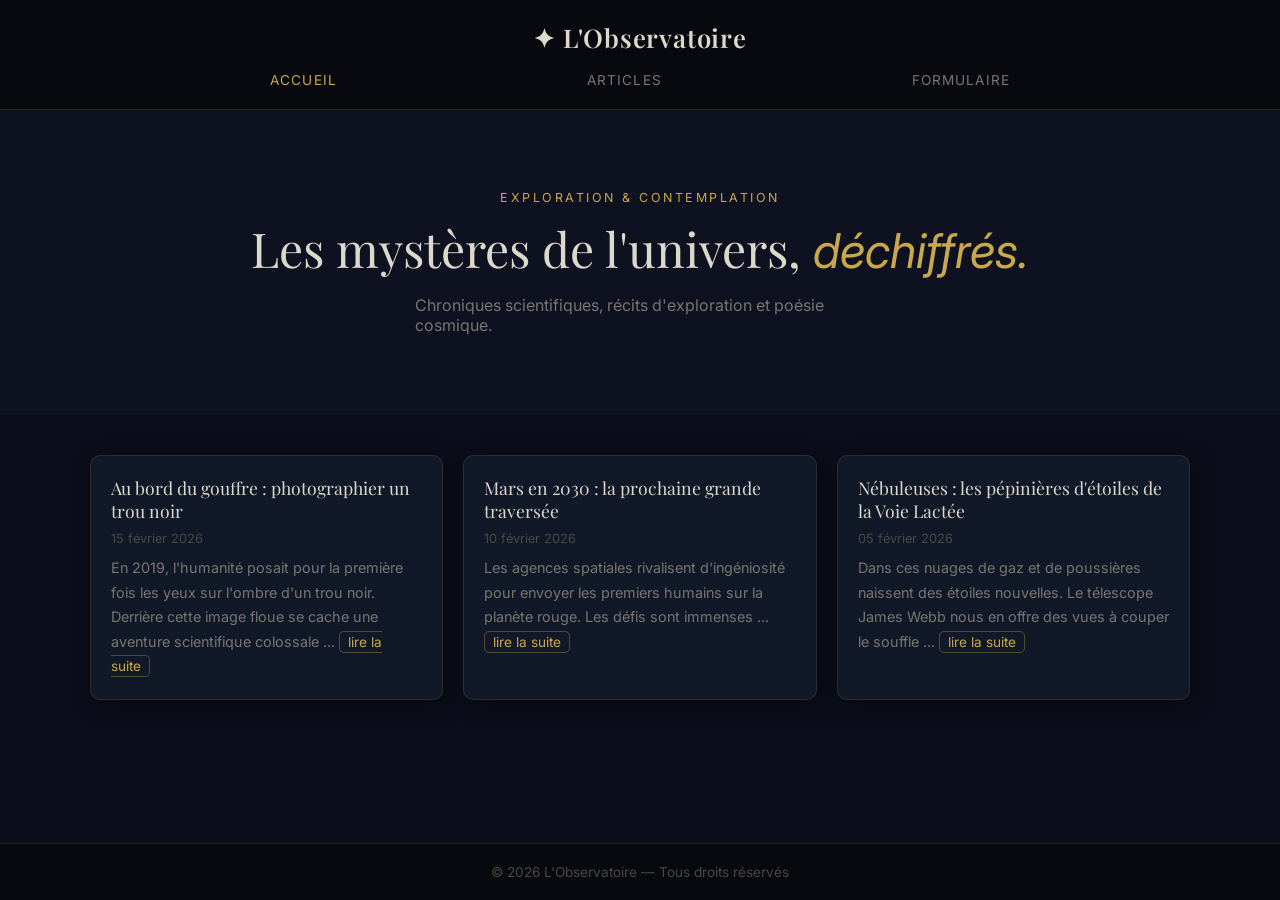
==== observatoire/html/index.html @ 0bfc7046 "create a new version of the projetc" ====
<!DOCTYPE html>
<html lang="fr">
<head>
    <meta charset="UTF-8">
    <meta name="viewport" content="width=device-width, initial-scale=1.0">
    <link rel="stylesheet" href="../css/style.css">
    <title>L'Observatoire</title>
</head>
<body>
    <header>
        <h1 id="title">✦ L'Observatoire</h1>
        <nav>
            <ul id="navbar">
                <li><a href="#" class="page_link active_page">Accueil</a></li>
                <li><a href="article.html" class="page_link">Articles</a></li>
                <li><a href="formulaire.html" class="page_link">Formulaire</a></li>
            </ul>
        </nav>
    </header>

    <section id="hero">
        <p id="hero_label">Exploration &amp; Contemplation</p>
        <h2 id="hero_title">Les mystères de l'univers, <em>déchiffrés.</em></h2>
        <p id="hero_sub">Chroniques scientifiques, récits d'exploration et poésie cosmique.</p>
    </section>

    <main>
        <section id="articles">
            <article class="extrait_article">
                <h3>Au bord du gouffre : photographier un trou noir</h3>
                <time datetime="2026-02-15">15 février 2026</time>
                <p>En 2019, l'humanité posait pour la première fois les yeux sur l'ombre d'un trou noir. Derrière cette image floue se cache une aventure scientifique colossale ... <a href="article.html" class="lire_la_suite">lire la suite</a></p>
            </article>

            <article class="extrait_article">
                <h3>Mars en 2030 : la prochaine grande traversée</h3>
                <time datetime="2026-02-10">10 février 2026</time>
                <p>Les agences spatiales rivalisent d'ingéniosité pour envoyer les premiers humains sur la planète rouge. Les défis sont immenses ... <a href="#" class="lire_la_suite">lire la suite</a></p>
            </article>

            <article class="extrait_article">
                <h3>Nébuleuses : les pépinières d'étoiles de la Voie Lactée</h3>
                <time datetime="2026-02-05">05 février 2026</time>
                <p>Dans ces nuages de gaz et de poussières naissent des étoiles nouvelles. Le télescope James Webb nous en offre des vues à couper le souffle ... <a href="#" class="lire_la_suite">lire la suite</a></p>
            </article>
        </section>
    </main>

    <footer>
        <p>&copy; 2026 L'Observatoire — Tous droits réservés</p>
    </footer>
</body>
</html>
---- observatoire/css/style.css ----
/* ================================================
   L'Observatoire — style.css
   Thème : nuit étoilée / astronomie
   ================================================ */

@import url('https://fonts.googleapis.com/css2?family=Playfair+Display:ital,wght@0,400;0,600;1,400&family=Inter:wght@300;400;500&display=swap');

/* -- Reset de base -- */
* {
    margin: 0;
    padding: 0;
    box-sizing: border-box;
    font-family: 'Inter', sans-serif;
}

body {
    height: 100%;
    display: flex;
    flex-direction: column;
    min-height: 100vh;
    margin: 0;
    background-color: #0b0e1a;
    color: #ddd8cc;
}

/* ================================================
   HEADER
   ================================================ */

header {
    background-color: #07090f;
    border-bottom: 1px solid rgba(201, 168, 76, 0.2);
    padding: 20px;
    position: sticky;
    top: 0;
    z-index: 10;
}

#title {
    margin-bottom: 15px;
    text-align: center;
    color: #ddd8cc;
    font-family: 'Playfair Display', serif;
    font-size: 1.6rem;
    font-weight: 600;
    letter-spacing: 0.03em;
}

#navbar {
    display: flex;
    flex-direction: row;
    justify-content: space-evenly;
    list-style-type: none;
}

.page_link {
    text-decoration: none;
    color: #7a7570;
    text-transform: uppercase;
    font-size: 0.85rem;
    letter-spacing: 0.08em;
    transition: color 0.3s ease;
}

.page_link:hover, .active_page {
    color: #c9a84c;
}

/* ================================================
   HERO (page d'accueil)
   ================================================ */

#hero {
    background-color: #0d1120;
    background-image: url('https://images.unsplash.com/photo-1506443432602-ac2fcd6f54e0?w=1400&q=50');
    background-size: cover;
    background-position: center;
    padding: 80px 40px;
    display: flex;
    flex-direction: column;
    align-items: center;
}

#hero_label {
    font-size: 0.78rem;
    text-transform: uppercase;
    letter-spacing: 0.2em;
    color: #c9a84c;
    margin-bottom: 15px;
}

#hero_title {
    font-family: 'Playfair Display', serif;
    font-size: 3rem;
    font-weight: 400;
    line-height: 1.2;
    color: #ddd8cc;
    margin-bottom: 15px;
}

#hero_title em {
    color: #c9a84c;
    font-style: italic;
}

#hero_sub {
    color: #7a7570;
    font-size: 1rem;
    max-width: 450px;
}

/* ================================================
   GRILLE D'ARTICLES (page d'accueil)
   ================================================ */

main {
    flex: 1;
    padding: 40px 20px;
}

#articles {
    display: grid;
    grid-template-columns: repeat(1, 1fr);
    gap: 20px;
    max-width: 1100px;
    margin: 0 auto;
}

@media (min-width: 600px) {
    #articles {
        grid-template-columns: repeat(2, 1fr);
    }
}

@media (min-width: 1024px) {
    #articles {
        grid-template-columns: repeat(3, 1fr);
    }
}

.extrait_article {
    padding: 20px;
    border: 1px solid rgba(201, 168, 76, 0.15);
    border-radius: 10px;
    background-color: #111827;
    box-shadow: 5px 5px 20px rgba(0, 0, 0, 0.4);
    transition: box-shadow 0.3s ease, transform 0.3s ease;
}

.extrait_article:hover {
    box-shadow: 10px 10px 30px rgba(0, 0, 0, 0.6);
    transform: translateY(-4px);
}

.extrait_article h3 {
    font-family: 'Playfair Display', serif;
    font-size: 1.1rem;
    font-weight: 400;
    color: #ddd8cc;
    margin-bottom: 8px;
    line-height: 1.35;
}

.extrait_article time {
    display: block;
    font-size: 0.8rem;
    color: #4a4840;
    margin-bottom: 10px;
}

.extrait_article p {
    font-size: 0.9rem;
    color: #7a7570;
    line-height: 1.7;
}

.lire_la_suite {
    text-decoration: none;
    color: #c9a84c;
    border: 1px solid rgba(201, 168, 76, 0.35);
    border-radius: 5px;
    padding: 2px 8px;
    font-size: 0.85rem;
    transition: color 0.2s, background-color 0.2s;
}

.lire_la_suite:hover {
    color: #0b0e1a;
    background-color: #c9a84c;
}

/* ================================================
   PAGE ARTICLE
   ================================================ */

.main {
    width: 100%;
    display: flex;
    justify-content: center;
}

#main_article {
    max-width: 800px;
    line-height: 30px;
    padding: 40px 20px;
}

#main_article h1 {
    font-family: 'Playfair Display', serif;
    font-size: 2.2rem;
    font-weight: 400;
    color: #ddd8cc;
    margin-bottom: 8px;
    line-height: 1.2;
}

#main_article time {
    display: block;
    font-size: 0.85rem;
    color: #4a4840;
    margin-bottom: 20px;
}

#article_img {
    max-width: 100%;
    height: auto;
    border-radius: 8px;
    margin-bottom: 25px;
    margin-top: 10px;
}

#main_article p {
    color: #9a9488;
    font-size: 1rem;
    line-height: 1.85;
    margin-bottom: 15px;
}

#main_article em {
    color: #e2c97e;
    font-style: italic;
}

#main_article h2 {
    font-family: 'Playfair Display', serif;
    font-size: 1.5rem;
    font-weight: 400;
    color: #e2c97e;
    margin: 25px 0 12px;
}

#main_article ul {
    list-style: none;
    background-color: #111827;
    border: 1px solid rgba(201, 168, 76, 0.15);
    border-radius: 8px;
    padding: 20px 25px;
    margin-bottom: 25px;
}

#main_article ul li {
    font-size: 0.95rem;
    color: #9a9488;
    padding-left: 20px;
    margin-bottom: 8px;
    position: relative;
}

#main_article ul li::before {
    content: '✦';
    position: absolute;
    left: 0;
    color: #c9a84c;
    font-size: 0.5rem;
    top: 6px;
}

#main_article a {
    display: inline-block;
    color: #7a7570;
    font-size: 0.85rem;
    text-transform: uppercase;
    letter-spacing: 0.06em;
    text-decoration: none;
    margin-top: 10px;
    transition: color 0.2s;
}

#main_article a:hover {
    color: #c9a84c;
}

/* ================================================
   PAGE FORMULAIRE
   ================================================ */

form {
    max-width: 650px;
    width: 100%;
    padding: 40px 20px;
}

#form_title {
    font-family: 'Playfair Display', serif;
    font-size: 2rem;
    font-weight: 400;
    color: #ddd8cc;
    margin-bottom: 8px;
}

#form_intro {
    color: #7a7570;
    margin-bottom: 30px;
    font-size: 0.95rem;
}

form label {
    display: block;
    font-size: 0.8rem;
    text-transform: uppercase;
    letter-spacing: 0.08em;
    color: #7a7570;
    margin-top: 5px;
}

.input_form {
    padding: 12px 15px;
    margin-bottom: 20px;
    margin-top: 8px;
    border: 1px solid rgba(201, 168, 76, 0.15);
    border-radius: 8px;
    background-color: #111827;
    color: #ddd8cc;
    font-family: 'Inter', sans-serif;
    font-size: 0.95rem;
    width: 100%;
    transition: border-color 0.2s, box-shadow 0.2s;
    outline: none;
}

.input_form::placeholder {
    color: #3a3830;
}

.input_form:focus {
    border-color: #c9a84c;
    box-shadow: 0px 0px 8px rgba(201, 168, 76, 0.25);
}

#form_note {
    font-size: 0.78rem;
    color: #4a4840;
    margin-bottom: 20px;
}

/* ================================================
   FOOTER
   ================================================ */

footer {
    background-color: #07090f;
    border-top: 1px solid rgba(201, 168, 76, 0.15);
    padding: 20px;
    text-align: center;
    color: #4a4840;
    font-size: 0.85rem;
}
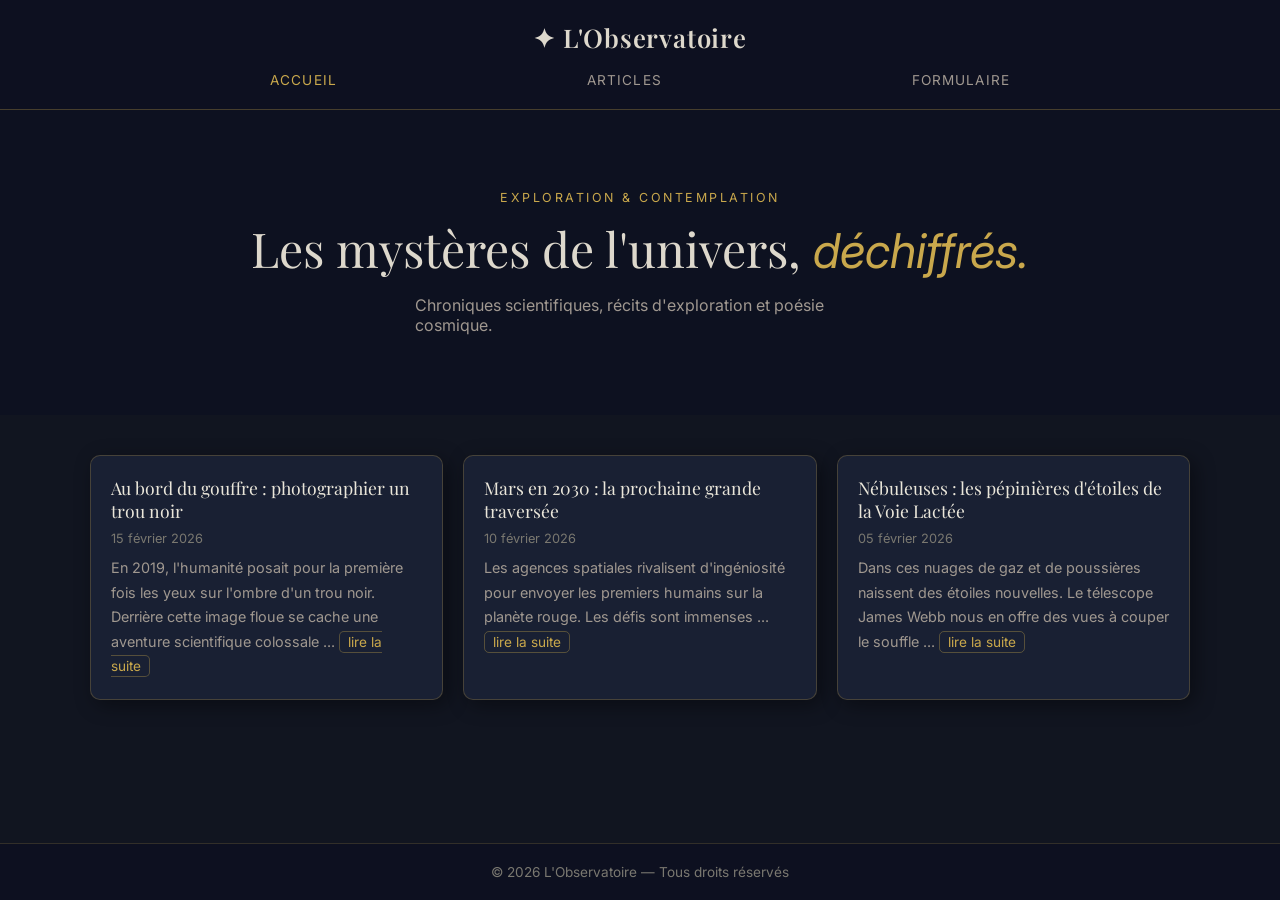
==== commit c3675bcd: "update" ====
--- a/observatoire/html/index.html
+++ b/observatoire/html/index.html
@@ -4,6 +4,7 @@
     <meta charset="UTF-8">
     <meta name="viewport" content="width=device-width, initial-scale=1.0">
     <link rel="stylesheet" href="../css/style.css">
+    <script src="../js/app.js" defer></script>
     <title>L'Observatoire</title>
 </head>
 <body>
--- a/observatoire/css/style.css
+++ b/observatoire/css/style.css
@@ -19,8 +19,8 @@
     flex-direction: column;
     min-height: 100vh;
     margin: 0;
-    background-color: #0b0e1a;
-    color: #ddd8cc;
+    background-color: #111520;  /* légèrement plus clair */
+    color: #eae6da;             /* texte principal plus blanc */
 }
 
 /* ================================================
@@ -28,8 +28,8 @@
    ================================================ */
 
 header {
-    background-color: #07090f;
-    border-bottom: 1px solid rgba(201, 168, 76, 0.2);
+    background-color: #0d1020;  /* un peu plus clair que le noir pur */
+    border-bottom: 1px solid rgba(201, 168, 76, 0.3);
     padding: 20px;
     position: sticky;
     top: 0;
@@ -55,7 +55,7 @@
 
 .page_link {
     text-decoration: none;
-    color: #7a7570;
+    color: #a09890;             /* bien plus lisible */
     text-transform: uppercase;
     font-size: 0.85rem;
     letter-spacing: 0.08em;
@@ -104,7 +104,7 @@
 }
 
 #hero_sub {
-    color: #7a7570;
+    color: #a09890;             /* lisible sur fond image sombre */
     font-size: 1rem;
     max-width: 450px;
 }
@@ -140,9 +140,9 @@
 
 .extrait_article {
     padding: 20px;
-    border: 1px solid rgba(201, 168, 76, 0.15);
+    border: 1px solid rgba(201, 168, 76, 0.25);
     border-radius: 10px;
-    background-color: #111827;
+    background-color: #192033;  /* plus clair, meilleur contraste avec le fond */
     box-shadow: 5px 5px 20px rgba(0, 0, 0, 0.4);
     transition: box-shadow 0.3s ease, transform 0.3s ease;
 }
@@ -156,7 +156,7 @@
     font-family: 'Playfair Display', serif;
     font-size: 1.1rem;
     font-weight: 400;
-    color: #ddd8cc;
+    color: #eae6da;             /* titre bien visible */
     margin-bottom: 8px;
     line-height: 1.35;
 }
@@ -164,13 +164,13 @@
 .extrait_article time {
     display: block;
     font-size: 0.8rem;
-    color: #4a4840;
+    color: #7a7870;             /* date lisible, pas invisible */
     margin-bottom: 10px;
 }
 
 .extrait_article p {
     font-size: 0.9rem;
-    color: #7a7570;
+    color: #a09890;             /* texte résumé clair */
     line-height: 1.7;
 }
 
@@ -217,7 +217,7 @@
 #main_article time {
     display: block;
     font-size: 0.85rem;
-    color: #4a4840;
+    color: #7a7870;             /* date lisible */
     margin-bottom: 20px;
 }
 
@@ -230,7 +230,7 @@
 }
 
 #main_article p {
-    color: #9a9488;
+    color: #b8b2a8;             /* texte long bien lisible */
     font-size: 1rem;
     line-height: 1.85;
     margin-bottom: 15px;
@@ -251,8 +251,8 @@
 
 #main_article ul {
     list-style: none;
-    background-color: #111827;
-    border: 1px solid rgba(201, 168, 76, 0.15);
+    background-color: #192033;  /* plus clair que le fond */
+    border: 1px solid rgba(201, 168, 76, 0.25);
     border-radius: 8px;
     padding: 20px 25px;
     margin-bottom: 25px;
@@ -260,7 +260,7 @@
 
 #main_article ul li {
     font-size: 0.95rem;
-    color: #9a9488;
+    color: #b8b2a8;             /* texte lisible */
     padding-left: 20px;
     margin-bottom: 8px;
     position: relative;
@@ -277,7 +277,7 @@
 
 #main_article a {
     display: inline-block;
-    color: #7a7570;
+    color: #a09890;             /* lien retour visible */
     font-size: 0.85rem;
     text-transform: uppercase;
     letter-spacing: 0.06em;
@@ -309,7 +309,7 @@
 }
 
 #form_intro {
-    color: #7a7570;
+    color: #a09890;             /* lisible */
     margin-bottom: 30px;
     font-size: 0.95rem;
 }
@@ -319,7 +319,7 @@
     font-size: 0.8rem;
     text-transform: uppercase;
     letter-spacing: 0.08em;
-    color: #7a7570;
+    color: #a09890;             /* labels visibles */
     margin-top: 5px;
 }
 
@@ -327,10 +327,10 @@
     padding: 12px 15px;
     margin-bottom: 20px;
     margin-top: 8px;
-    border: 1px solid rgba(201, 168, 76, 0.15);
+    border: 1px solid rgba(201, 168, 76, 0.25);
     border-radius: 8px;
-    background-color: #111827;
-    color: #ddd8cc;
+    background-color: #192033;  /* plus clair, contraste avec le texte */
+    color: #eae6da;
     font-family: 'Inter', sans-serif;
     font-size: 0.95rem;
     width: 100%;
@@ -339,7 +339,7 @@
 }
 
 .input_form::placeholder {
-    color: #3a3830;
+    color: #5a5650;             /* placeholder visible mais discret */
 }
 
 .input_form:focus {
@@ -349,7 +349,7 @@
 
 #form_note {
     font-size: 0.78rem;
-    color: #4a4840;
+    color: #7a7870;             /* note visible */
     margin-bottom: 20px;
 }
 
@@ -358,10 +358,10 @@
    ================================================ */
 
 footer {
-    background-color: #07090f;
-    border-top: 1px solid rgba(201, 168, 76, 0.15);
+    background-color: #0d1020;
+    border-top: 1px solid rgba(201, 168, 76, 0.2);
     padding: 20px;
     text-align: center;
-    color: #4a4840;
-    font-size: 0.85rem;
-}
+    color: #7a7870;             /* copyright lisible */
+    font-size: 0.85rem;
+}
